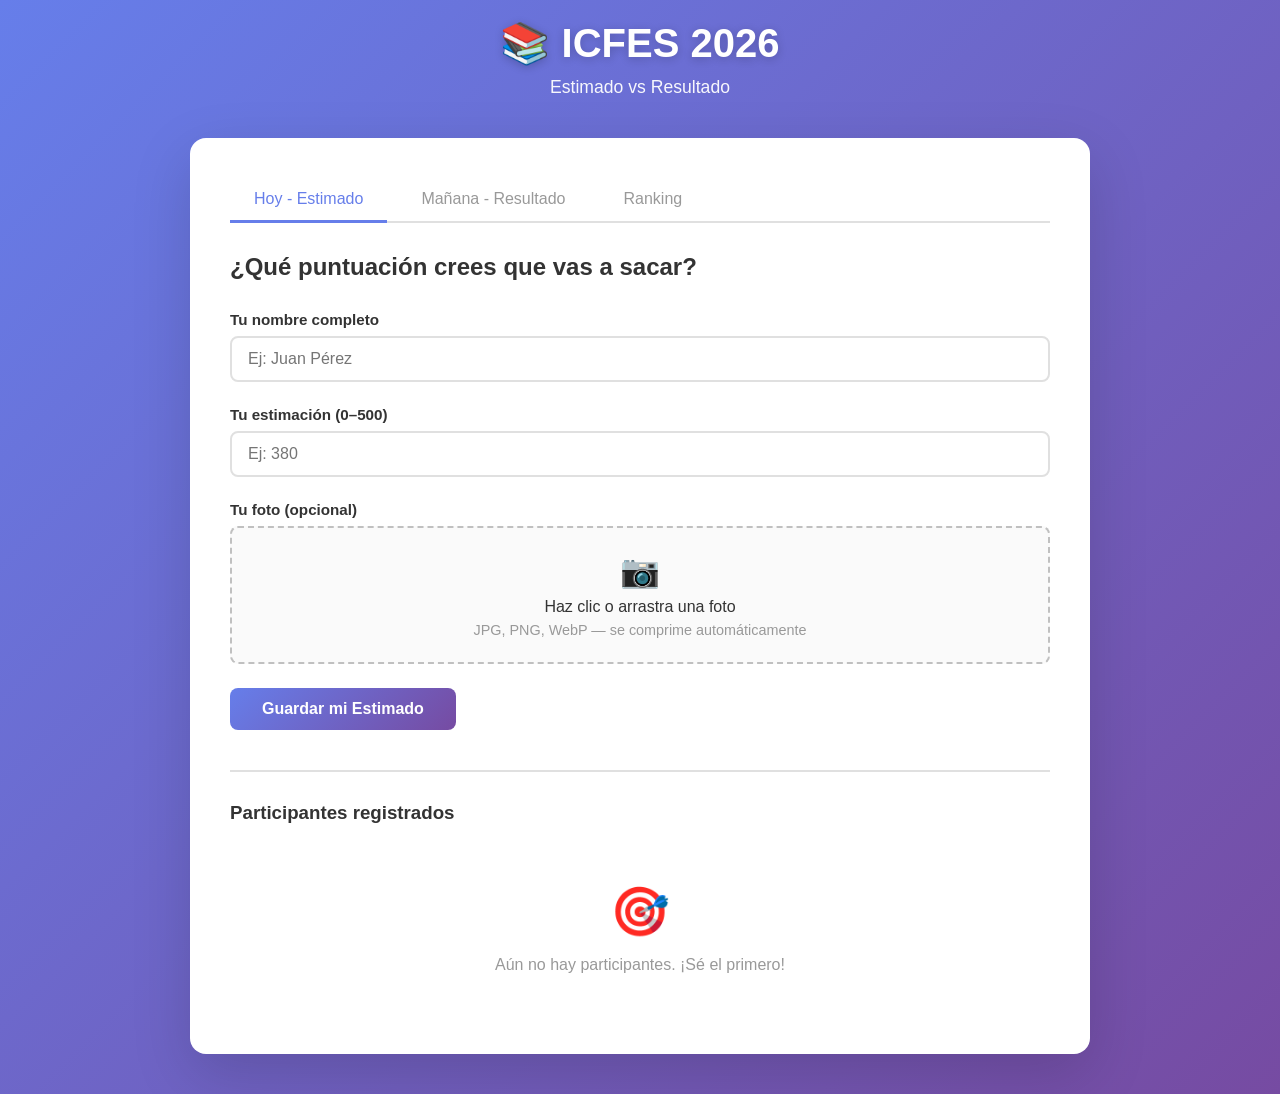
==== index.html @ 3842a69f "iniciando el proyecto y ya  para subirlo completo" ====
<!DOCTYPE html>
<html lang="es">
<head>
    <meta charset="UTF-8">
    <meta name="viewport" content="width=device-width, initial-scale=1.0">
    <title>ICFES 2026 - Estimado vs Resultado</title>
    <link rel="stylesheet" href="styles.css">
</head>
<body>
    <div class="container">
        <div class="header">
            <h1>📚 ICFES 2026</h1>
            <p>Estimado vs Resultado</p>
        </div>

        <div class="card">
            <div class="tabs">
                <button class="tab-btn active" data-tab="hoy">Hoy - Estimado</button>
                <button class="tab-btn" data-tab="resultados">Mañana - Resultado</button>
                <button class="tab-btn" data-tab="ranking">Ranking</button>
            </div>

            <!-- TAB: HOY -->
            <div id="hoy" class="tab-content active">
                <h2 style="margin-bottom:30px;color:#333;">¿Qué puntuación crees que vas a sacar?</h2>

                <div id="hoyMessage"></div>

                <form id="formHoy">
                    <div class="form-group">
                        <label for="nombre">Tu nombre completo</label>
                        <input type="text" id="nombre" placeholder="Ej: Juan Pérez" required>
                    </div>

                    <div class="form-group">
                        <label for="estimado">Tu estimación (0–500)</label>
                        <input type="number" id="estimado" min="0" max="500" placeholder="Ej: 380" required>
                    </div>

                    <div class="form-group">
                        <label>Tu foto (opcional)</label>
                        <div class="image-upload-area" id="uploadArea">
                            <input type="file" id="fotoInput" accept="image/*">
                            <div id="uploadText">
                                <div class="upload-icon">📷</div>
                                <div>Haz clic o arrastra una foto</div>
                                <div class="upload-hint">JPG, PNG, WebP — se comprime automáticamente</div>
                            </div>
                        </div>
                        <div class="image-preview-wrap" id="imagePreviewWrap">
                            <img id="imagePreview" src="" alt="Preview">
                            <div>
                                <div style="font-weight:600;margin-bottom:4px;">Foto lista ✅</div>
                                <button type="button" class="remove-image-btn" id="removeImageBtn">Quitar foto</button>
                            </div>
                        </div>
                    </div>

                    <button type="submit" class="btn btn-primary">Guardar mi Estimado</button>
                </form>

                <div style="margin-top:40px;border-top:2px solid #e0e0e0;padding-top:30px;">
                    <h3 style="margin-bottom:20px;color:#333;">Participantes registrados</h3>
                    <div id="participantesHoy" class="participant-list"></div>
                </div>
            </div>

            <!-- TAB: RESULTADOS -->
            <div id="resultados" class="tab-content">
                <h2 style="margin-bottom:30px;color:#333;">Ingresa tu resultado</h2>

                <div id="resultadosMessage"></div>

                <div class="form-group">
                    <label for="buscarNombre">¿Cuál es tu nombre?</label>
                    <input type="text" id="buscarNombre" placeholder="Ej: Juan Pérez">
                </div>

                <div id="resultadosContainer"></div>
                <div id="comparacionContainer"></div>
            </div>

            <!-- TAB: RANKING -->
            <div id="ranking" class="tab-content">
                <h2 style="margin-bottom:30px;color:#333;">Ranking General</h2>
                <div class="stats-grid" id="statsGrid"></div>
                <div id="rankingContainer"></div>
            </div>
        </div>
    </div>

    <script src="app.js"></script>
</body>
</html>
---- styles.css ----
* {
    margin: 0;
    padding: 0;
    box-sizing: border-box;
}

body {
    font-family: -apple-system, BlinkMacSystemFont, 'Segoe UI', 'Roboto', 'Oxygen', 'Ubuntu', 'Cantarell', sans-serif;
    background: linear-gradient(135deg, #667eea 0%, #764ba2 100%);
    min-height: 100vh;
    padding: 20px;
    color: #333;
}

.container {
    max-width: 900px;
    margin: 0 auto;
}

.header {
    text-align: center;
    color: white;
    margin-bottom: 40px;
}

.header h1 {
    font-size: 2.5em;
    margin-bottom: 10px;
    text-shadow: 0 2px 10px rgba(0,0,0,0.2);
}

.header p {
    font-size: 1.1em;
    opacity: 0.95;
}

.card {
    background: white;
    border-radius: 16px;
    box-shadow: 0 20px 60px rgba(0,0,0,0.15);
    padding: 40px;
    margin-bottom: 20px;
}

/* ── Tabs ── */
.tabs {
    display: flex;
    gap: 10px;
    margin-bottom: 30px;
    border-bottom: 2px solid #e0e0e0;
}

.tab-btn {
    padding: 12px 24px;
    border: none;
    background: none;
    cursor: pointer;
    font-size: 1em;
    font-weight: 500;
    color: #999;
    border-bottom: 3px solid transparent;
    transition: all 0.3s ease;
    margin-bottom: -2px;
}

.tab-btn.active { color: #667eea; border-bottom-color: #667eea; }
.tab-btn:hover  { color: #667eea; }

.tab-content { display: none; }
.tab-content.active {
    display: block;
    animation: fadeIn 0.3s ease;
}

@keyframes fadeIn {
    from { opacity: 0; }
    to   { opacity: 1; }
}

/* ── Forms ── */
.form-group { margin-bottom: 24px; }

label {
    display: block;
    margin-bottom: 8px;
    font-weight: 600;
    color: #333;
    font-size: 0.95em;
}

input[type="text"],
input[type="number"] {
    width: 100%;
    padding: 12px 16px;
    border: 2px solid #e0e0e0;
    border-radius: 8px;
    font-size: 1em;
    transition: all 0.3s ease;
    font-family: inherit;
}

input[type="text"]:focus,
input[type="number"]:focus {
    outline: none;
    border-color: #667eea;
    box-shadow: 0 0 0 3px rgba(102, 126, 234, 0.1);
}

/* ── Image upload ── */
.image-upload-area {
    border: 2px dashed #c0c0c0;
    border-radius: 8px;
    padding: 24px;
    text-align: center;
    cursor: pointer;
    transition: all 0.3s ease;
    position: relative;
    background: #fafafa;
}

.image-upload-area:hover,
.image-upload-area.drag-over {
    border-color: #667eea;
    background: rgba(102, 126, 234, 0.05);
}

.image-upload-area input[type="file"] {
    position: absolute;
    inset: 0;
    opacity: 0;
    cursor: pointer;
    width: 100%;
    height: 100%;
}

.upload-icon { font-size: 2em; margin-bottom: 8px; }
.upload-hint { font-size: 0.9em; color: #999; margin-top: 6px; }

.image-preview-wrap {
    margin-top: 12px;
    display: none;
    align-items: center;
    gap: 12px;
}

.image-preview-wrap.visible { display: flex; }

.image-preview-wrap img {
    width: 72px;
    height: 72px;
    object-fit: cover;
    border-radius: 50%;
    border: 3px solid #667eea;
}

.remove-image-btn {
    background: #e74c3c;
    color: white;
    border: none;
    border-radius: 6px;
    padding: 6px 12px;
    cursor: pointer;
    font-size: 0.85em;
    font-weight: 600;
}

.remove-image-btn:hover { background: #c0392b; }

/* ── Buttons ── */
.btn {
    padding: 12px 32px;
    border: none;
    border-radius: 8px;
    font-size: 1em;
    font-weight: 600;
    cursor: pointer;
    transition: all 0.3s ease;
}

.btn-primary {
    background: linear-gradient(135deg, #667eea 0%, #764ba2 100%);
    color: white;
}

.btn-primary:hover:not(:disabled) {
    transform: translateY(-2px);
    box-shadow: 0 10px 20px rgba(102, 126, 234, 0.3);
}

.btn-primary:disabled { opacity: 0.6; cursor: not-allowed; }

.btn-small { padding: 8px 16px; font-size: 0.9em; }

.btn-success { background: #27ae60; color: white; }
.btn-success:hover:not(:disabled) { background: #229954; }

.btn-danger { background: #e74c3c; color: white; }
.btn-danger:hover { background: #c0392b; }

/* ── Participant list ── */
.participant-list {
    display: flex;
    flex-direction: column;
    gap: 12px;
}

.participant-item {
    background: #f8f9fa;
    padding: 16px;
    border-radius: 8px;
    border-left: 4px solid #667eea;
    display: flex;
    justify-content: space-between;
    align-items: center;
    flex-wrap: wrap;
    gap: 12px;
}

.participant-left {
    display: flex;
    align-items: center;
    gap: 14px;
    flex: 1;
    min-width: 200px;
}

.participant-avatar {
    width: 52px;
    height: 52px;
    border-radius: 50%;
    object-fit: cover;
    border: 3px solid #667eea;
    flex-shrink: 0;
}

.participant-avatar-placeholder {
    width: 52px;
    height: 52px;
    border-radius: 50%;
    background: linear-gradient(135deg, #667eea 0%, #764ba2 100%);
    display: flex;
    align-items: center;
    justify-content: center;
    color: white;
    font-size: 1.3em;
    font-weight: 700;
    flex-shrink: 0;
}

.participant-info { flex: 1; }

.participant-name {
    font-weight: 600;
    color: #333;
    margin-bottom: 4px;
}

.participant-estimado {
    font-size: 0.9em;
    color: #667;
    display: flex;
    gap: 20px;
    flex-wrap: wrap;
}

.participant-resultado { font-size: 0.9em; color: #27ae60; font-weight: 500; }

/* ── Stats ── */
.stats-grid {
    display: grid;
    grid-template-columns: repeat(auto-fit, minmax(150px, 1fr));
    gap: 16px;
    margin-bottom: 30px;
}

.stat-card {
    background: linear-gradient(135deg, #667eea 0%, #764ba2 100%);
    color: white;
    padding: 20px;
    border-radius: 12px;
    text-align: center;
}

.stat-label { font-size: 0.85em; opacity: 0.9; margin-bottom: 8px; }
.stat-value { font-size: 1.8em; font-weight: 700; }

/* ── Tables ── */
.comparison-table {
    width: 100%;
    border-collapse: collapse;
    margin-top: 20px;
}

.comparison-table th {
    background: #f0f0f0;
    padding: 12px;
    text-align: left;
    font-weight: 600;
    border-bottom: 2px solid #e0e0e0;
    color: #333;
}

.comparison-table td {
    padding: 12px;
    border-bottom: 1px solid #e0e0e0;
    color: #666;
}

.comparison-table tr:hover { background: #f8f9fa; }

.ranking-avatar {
    width: 36px;
    height: 36px;
    border-radius: 50%;
    object-fit: cover;
    border: 2px solid #667eea;
    vertical-align: middle;
    margin-right: 8px;
}

.ranking-avatar-placeholder {
    display: inline-flex;
    width: 36px;
    height: 36px;
    border-radius: 50%;
    background: linear-gradient(135deg, #667eea 0%, #764ba2 100%);
    align-items: center;
    justify-content: center;
    color: white;
    font-size: 0.85em;
    font-weight: 700;
    vertical-align: middle;
    margin-right: 8px;
}

.difference {
    font-weight: 600;
    padding: 4px 8px;
    border-radius: 4px;
    display: inline-block;
}

.difference.positive  { background: #d4edda; color: #155724; }
.difference.negative  { background: #f8d7da; color: #721c24; }
.difference.neutral   { background: #e2e3e5; color: #383d41; }

/* ── Messages ── */
.empty-state { text-align: center; padding: 40px 20px; color: #999; }
.empty-state-icon { font-size: 3em; margin-bottom: 16px; }

.success-message {
    background: #d4edda; color: #155724;
    padding: 16px; border-radius: 8px; margin-bottom: 20px;
    border-left: 4px solid #28a745;
}

.warning-message {
    background: #fff3cd; color: #856404;
    padding: 16px; border-radius: 8px; margin-bottom: 20px;
    border-left: 4px solid #ffc107;
}

.error-message {
    background: #f8d7da; color: #721c24;
    padding: 16px; border-radius: 8px; margin-bottom: 20px;
    border-left: 4px solid #dc3545;
}

.info-message {
    background: #e7f3ff; color: #004085;
    padding: 16px; border-radius: 8px; margin-bottom: 20px;
    border-left: 4px solid #0066cc;
}

.resultado-display {
    background: #f0f0f0;
    padding: 16px;
    border-radius: 8px;
    margin-bottom: 16px;
}

.resultado-display strong {
    display: block;
    color: #667eea;
    font-size: 1.2em;
    margin-bottom: 8px;
}

/* ── Responsive ── */
@media (max-width: 600px) {
    .card { padding: 20px; }
    .header h1 { font-size: 1.8em; }
    .participant-item { flex-direction: column; align-items: flex-start; }
    .tabs { flex-wrap: wrap; }
    .comparison-table { font-size: 0.9em; }
    .comparison-table th,
    .comparison-table td { padding: 8px; }
}
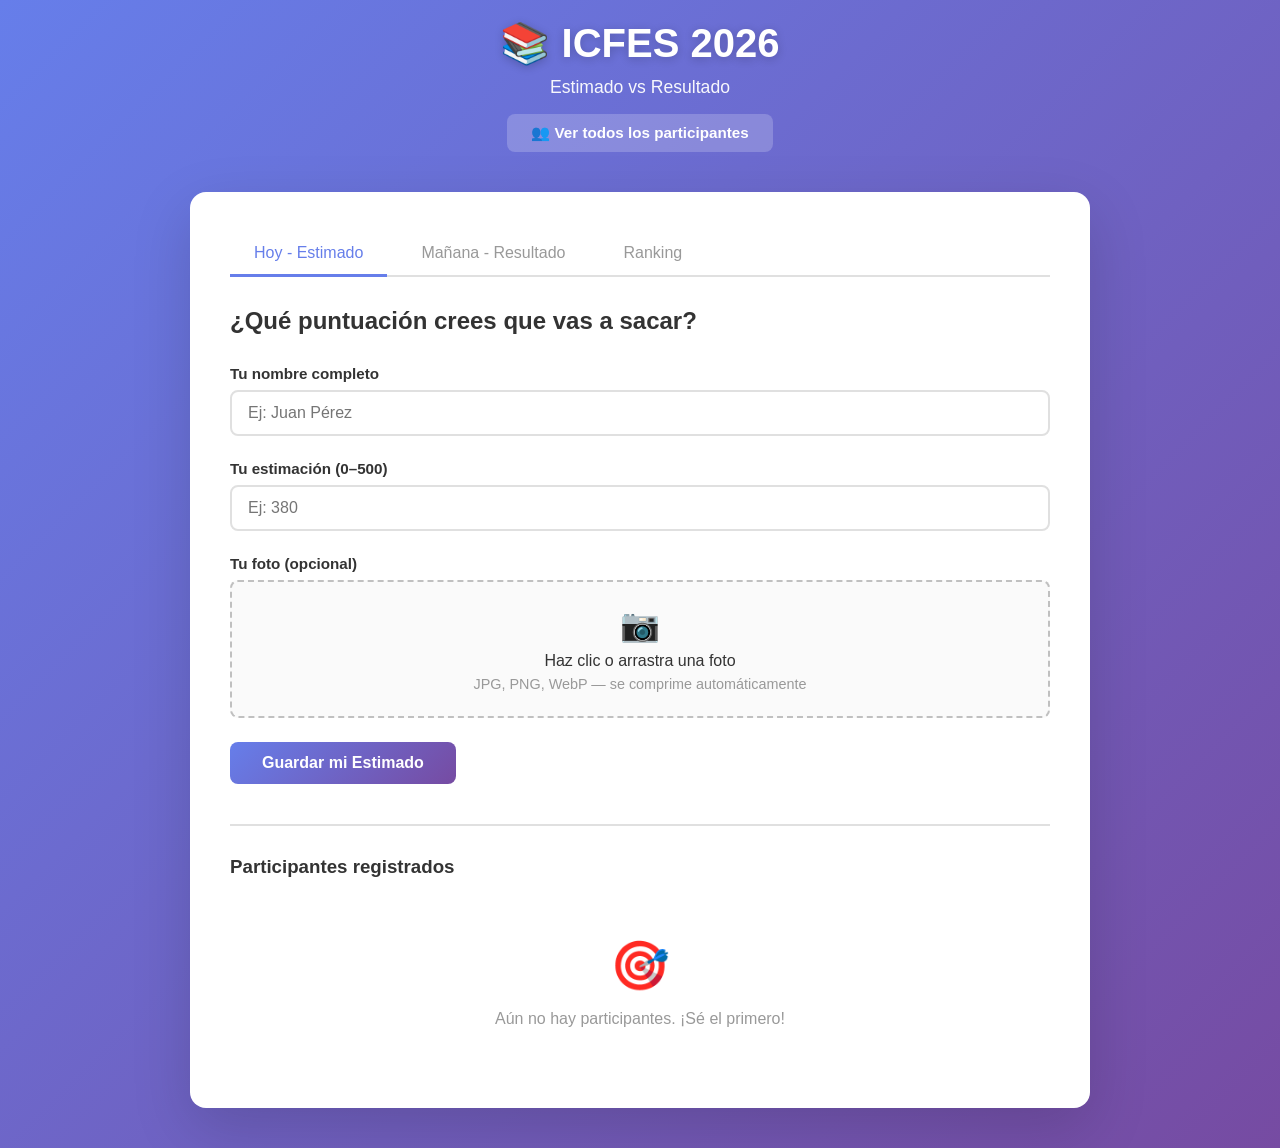
==== commit fdf90817: "Agrega página de participantes con CRUD completo - Nueva vista en participantes.html con grid y list" ====
--- a/index.html
+++ b/index.html
@@ -11,6 +11,7 @@
         <div class="header">
             <h1>📚 ICFES 2026</h1>
             <p>Estimado vs Resultado</p>
+            <a href="participantes.html" style="display:inline-block;margin-top:16px;background:rgba(255,255,255,0.2);color:white;text-decoration:none;padding:10px 24px;border-radius:8px;font-weight:600;font-size:0.95em;transition:background 0.2s;" onmouseover="this.style.background='rgba(255,255,255,0.35)'" onmouseout="this.style.background='rgba(255,255,255,0.2)'">👥 Ver todos los participantes</a>
         </div>
 
         <div class="card">
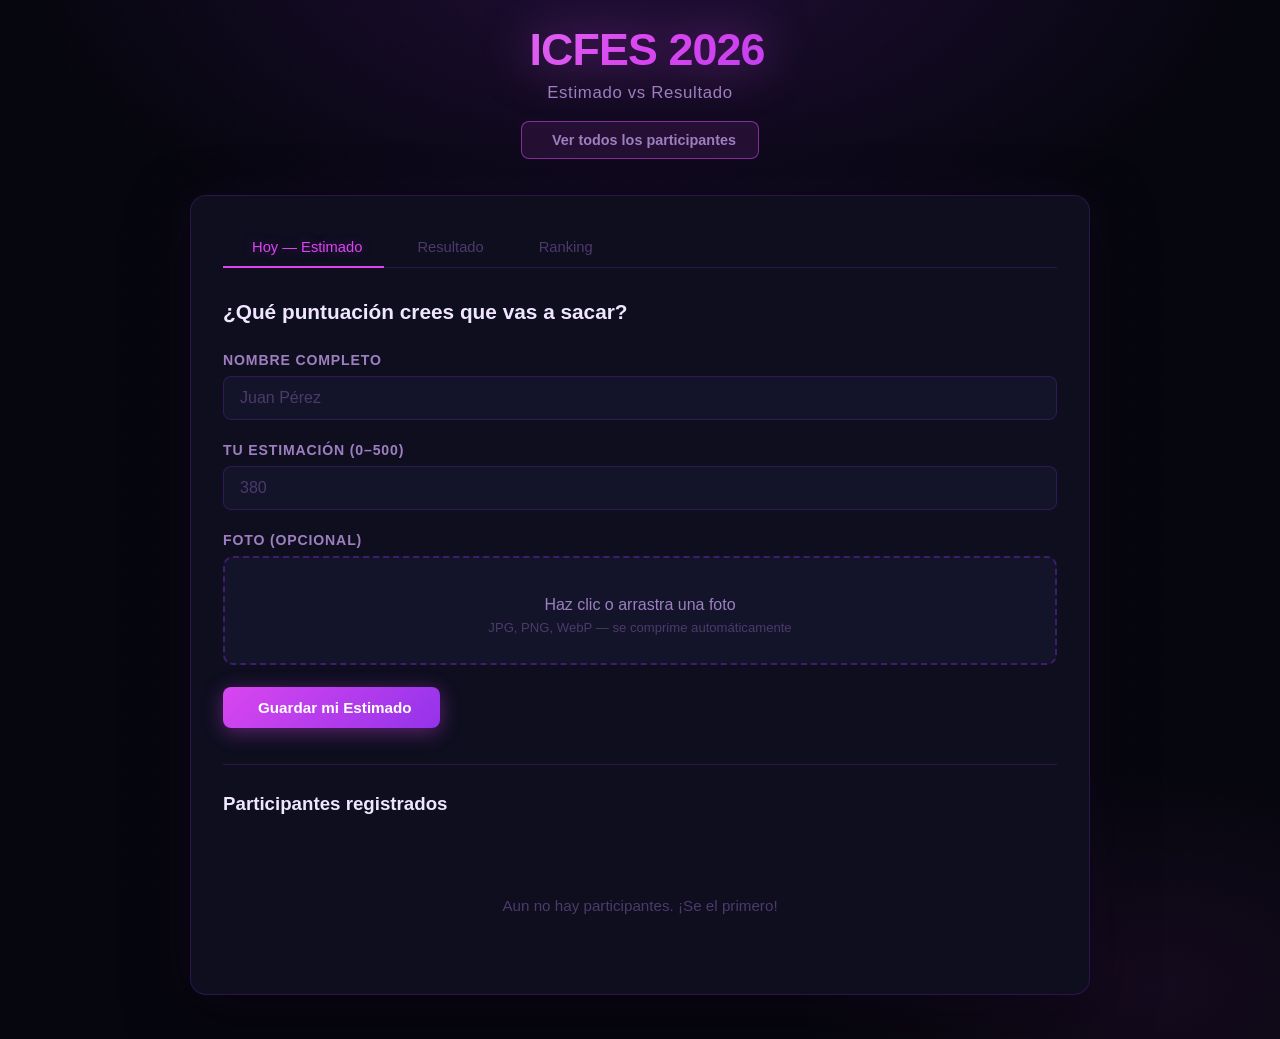
==== commit 8bd0f1aa: "Rediseno completo: tema neon oscuro con iconos Lucide - Paleta oscura con acentos fuchsia y purpura " ====
--- a/index.html
+++ b/index.html
@@ -9,41 +9,55 @@
 <body>
     <div class="container">
         <div class="header">
-            <h1>📚 ICFES 2026</h1>
+            <h1>
+                <i data-lucide="book-open" width="48" height="48"></i>
+                ICFES 2026
+            </h1>
             <p>Estimado vs Resultado</p>
-            <a href="participantes.html" style="display:inline-block;margin-top:16px;background:rgba(255,255,255,0.2);color:white;text-decoration:none;padding:10px 24px;border-radius:8px;font-weight:600;font-size:0.95em;transition:background 0.2s;" onmouseover="this.style.background='rgba(255,255,255,0.35)'" onmouseout="this.style.background='rgba(255,255,255,0.2)'">👥 Ver todos los participantes</a>
+            <a href="participantes.html" class="header-nav-btn">
+                <i data-lucide="users" width="16" height="16"></i>
+                Ver todos los participantes
+            </a>
         </div>
 
         <div class="card">
             <div class="tabs">
-                <button class="tab-btn active" data-tab="hoy">Hoy - Estimado</button>
-                <button class="tab-btn" data-tab="resultados">Mañana - Resultado</button>
-                <button class="tab-btn" data-tab="ranking">Ranking</button>
+                <button class="tab-btn active" data-tab="hoy">
+                    <i data-lucide="calendar" width="15" height="15"></i> Hoy — Estimado
+                </button>
+                <button class="tab-btn" data-tab="resultados">
+                    <i data-lucide="clipboard-check" width="15" height="15"></i> Resultado
+                </button>
+                <button class="tab-btn" data-tab="ranking">
+                    <i data-lucide="trophy" width="15" height="15"></i> Ranking
+                </button>
             </div>
 
             <!-- TAB: HOY -->
             <div id="hoy" class="tab-content active">
-                <h2 style="margin-bottom:30px;color:#333;">¿Qué puntuación crees que vas a sacar?</h2>
+                <h2>¿Qué puntuación crees que vas a sacar?</h2>
 
                 <div id="hoyMessage"></div>
 
                 <form id="formHoy">
                     <div class="form-group">
-                        <label for="nombre">Tu nombre completo</label>
-                        <input type="text" id="nombre" placeholder="Ej: Juan Pérez" required>
+                        <label for="nombre">Nombre completo</label>
+                        <input type="text" id="nombre" placeholder="Juan Pérez" required>
                     </div>
 
                     <div class="form-group">
                         <label for="estimado">Tu estimación (0–500)</label>
-                        <input type="number" id="estimado" min="0" max="500" placeholder="Ej: 380" required>
+                        <input type="number" id="estimado" min="0" max="500" placeholder="380" required>
                     </div>
 
                     <div class="form-group">
-                        <label>Tu foto (opcional)</label>
+                        <label>Foto (opcional)</label>
                         <div class="image-upload-area" id="uploadArea">
                             <input type="file" id="fotoInput" accept="image/*">
                             <div id="uploadText">
-                                <div class="upload-icon">📷</div>
+                                <div class="upload-icon">
+                                    <i data-lucide="camera" width="32" height="32"></i>
+                                </div>
                                 <div>Haz clic o arrastra una foto</div>
                                 <div class="upload-hint">JPG, PNG, WebP — se comprime automáticamente</div>
                             </div>
@@ -51,30 +65,35 @@
                         <div class="image-preview-wrap" id="imagePreviewWrap">
                             <img id="imagePreview" src="" alt="Preview">
                             <div>
-                                <div style="font-weight:600;margin-bottom:4px;">Foto lista ✅</div>
-                                <button type="button" class="remove-image-btn" id="removeImageBtn">Quitar foto</button>
+                                <div class="upload-ready-label">Foto lista</div>
+                                <button type="button" class="remove-image-btn" id="removeImageBtn">
+                                    <i data-lucide="x" width="13" height="13"></i> Quitar
+                                </button>
                             </div>
                         </div>
                     </div>
 
-                    <button type="submit" class="btn btn-primary">Guardar mi Estimado</button>
+                    <button type="submit" class="btn btn-primary">
+                        <i data-lucide="save" width="17" height="17"></i>
+                        Guardar mi Estimado
+                    </button>
                 </form>
 
-                <div style="margin-top:40px;border-top:2px solid #e0e0e0;padding-top:30px;">
-                    <h3 style="margin-bottom:20px;color:#333;">Participantes registrados</h3>
+                <div style="margin-top:36px;border-top:1px solid var(--border);padding-top:28px;">
+                    <h3 style="margin-bottom:18px;">Participantes registrados</h3>
                     <div id="participantesHoy" class="participant-list"></div>
                 </div>
             </div>
 
             <!-- TAB: RESULTADOS -->
             <div id="resultados" class="tab-content">
-                <h2 style="margin-bottom:30px;color:#333;">Ingresa tu resultado</h2>
+                <h2>Ingresa tu resultado</h2>
 
                 <div id="resultadosMessage"></div>
 
                 <div class="form-group">
-                    <label for="buscarNombre">¿Cuál es tu nombre?</label>
-                    <input type="text" id="buscarNombre" placeholder="Ej: Juan Pérez">
+                    <label for="buscarNombre">Tu nombre</label>
+                    <input type="text" id="buscarNombre" placeholder="Juan Pérez">
                 </div>
 
                 <div id="resultadosContainer"></div>
@@ -83,13 +102,14 @@
 
             <!-- TAB: RANKING -->
             <div id="ranking" class="tab-content">
-                <h2 style="margin-bottom:30px;color:#333;">Ranking General</h2>
+                <h2>Ranking General</h2>
                 <div class="stats-grid" id="statsGrid"></div>
                 <div id="rankingContainer"></div>
             </div>
         </div>
     </div>
 
+    <script src="https://unpkg.com/lucide@latest/dist/umd/lucide.min.js"></script>
     <script src="app.js"></script>
 </body>
 </html>
--- a/styles.css
+++ b/styles.css
@@ -1,127 +1,231 @@
-* {
-    margin: 0;
-    padding: 0;
-    box-sizing: border-box;
-}
+:root {
+    --bg:             #06060e;
+    --surface:        #0e0e1f;
+    --surface-2:      #13132a;
+    --surface-3:      #1a1a35;
+    --border:         rgba(147, 51, 234, 0.22);
+    --border-bright:  rgba(217, 70, 239, 0.55);
+
+    --accent:         #d946ef;
+    --accent-dim:     #a21caf;
+    --accent-glow:    rgba(217, 70, 239, 0.38);
+    --purple:         #9333ea;
+    --purple-glow:    rgba(147, 51, 234, 0.38);
+
+    --text:           #f0e6ff;
+    --text-muted:     #9d7fc0;
+    --text-dim:       #4d3a6a;
+
+    --success:        #34d399;
+    --success-bg:     rgba(52, 211, 153, 0.08);
+    --success-border: rgba(52, 211, 153, 0.3);
+
+    --danger:         #f87171;
+    --danger-bg:      rgba(248, 113, 113, 0.08);
+    --danger-border:  rgba(248, 113, 113, 0.3);
+
+    --warning:        #fbbf24;
+    --warning-bg:     rgba(251, 191, 36, 0.07);
+    --warning-border: rgba(251, 191, 36, 0.3);
+
+    --info:           #60a5fa;
+    --info-bg:        rgba(96, 165, 250, 0.07);
+    --info-border:    rgba(96, 165, 250, 0.3);
+
+    --gold:   #fbbf24;
+    --silver: #94a3b8;
+    --bronze: #c2824a;
+}
+
+* { margin: 0; padding: 0; box-sizing: border-box; }
 
 body {
-    font-family: -apple-system, BlinkMacSystemFont, 'Segoe UI', 'Roboto', 'Oxygen', 'Ubuntu', 'Cantarell', sans-serif;
-    background: linear-gradient(135deg, #667eea 0%, #764ba2 100%);
+    font-family: -apple-system, BlinkMacSystemFont, 'Segoe UI', 'Roboto', sans-serif;
+    background: var(--bg);
+    background-image:
+        radial-gradient(ellipse 70% 45% at 50% -5%,  rgba(147, 51, 234, 0.18) 0%, transparent 70%),
+        radial-gradient(ellipse 40% 30% at 90% 95%,  rgba(217, 70, 239, 0.07) 0%, transparent 70%);
     min-height: 100vh;
-    padding: 20px;
-    color: #333;
-}
-
-.container {
-    max-width: 900px;
-    margin: 0 auto;
-}
-
-.header {
-    text-align: center;
-    color: white;
-    margin-bottom: 40px;
-}
+    color: var(--text);
+    padding: 24px 20px;
+}
+
+/* subtle dot grid */
+body::before {
+    content: '';
+    position: fixed;
+    inset: 0;
+    background-image: radial-gradient(rgba(147, 51, 234, 0.04) 1px, transparent 1px);
+    background-size: 28px 28px;
+    pointer-events: none;
+    z-index: 0;
+}
+
+.container { max-width: 900px; margin: 0 auto; position: relative; z-index: 1; }
+
+/* ── Header ─────────────────────────────────────────────────── */
+.header { text-align: center; margin-bottom: 36px; }
 
 .header h1 {
-    font-size: 2.5em;
-    margin-bottom: 10px;
-    text-shadow: 0 2px 10px rgba(0,0,0,0.2);
+    font-size: 2.8em;
+    font-weight: 800;
+    letter-spacing: -0.02em;
+    background: linear-gradient(135deg, #f0abfc 0%, #d946ef 50%, #9333ea 100%);
+    -webkit-background-clip: text;
+    -webkit-text-fill-color: transparent;
+    background-clip: text;
+    filter: drop-shadow(0 0 24px rgba(217, 70, 239, 0.55));
+    display: flex;
+    align-items: center;
+    justify-content: center;
+    gap: 14px;
+    flex-wrap: wrap;
 }
 
 .header p {
-    font-size: 1.1em;
-    opacity: 0.95;
-}
-
+    font-size: 1.05em;
+    color: var(--text-muted);
+    margin-top: 8px;
+    letter-spacing: 0.04em;
+}
+
+.header-nav-btn {
+    display: inline-flex;
+    align-items: center;
+    gap: 8px;
+    margin-top: 18px;
+    background: rgba(217, 70, 239, 0.1);
+    border: 1px solid var(--border-bright);
+    color: var(--text-muted);
+    text-decoration: none;
+    padding: 10px 22px;
+    border-radius: 8px;
+    font-weight: 600;
+    font-size: 0.9em;
+    transition: all 0.25s;
+}
+
+.header-nav-btn:hover {
+    background: rgba(217, 70, 239, 0.2);
+    color: var(--text);
+    box-shadow: 0 0 18px var(--accent-glow);
+}
+
+/* ── Card ───────────────────────────────────────────────────── */
 .card {
-    background: white;
+    background: var(--surface);
+    border: 1px solid var(--border);
     border-radius: 16px;
-    box-shadow: 0 20px 60px rgba(0,0,0,0.15);
-    padding: 40px;
+    box-shadow: 0 0 50px rgba(147, 51, 234, 0.07), 0 20px 60px rgba(0,0,0,0.5);
+    padding: 32px;
     margin-bottom: 20px;
 }
 
-/* ── Tabs ── */
+/* ── Tabs ───────────────────────────────────────────────────── */
 .tabs {
     display: flex;
-    gap: 10px;
-    margin-bottom: 30px;
-    border-bottom: 2px solid #e0e0e0;
+    gap: 4px;
+    margin-bottom: 32px;
+    border-bottom: 1px solid var(--border);
+    flex-wrap: wrap;
 }
 
 .tab-btn {
-    padding: 12px 24px;
+    padding: 11px 22px;
     border: none;
     background: none;
     cursor: pointer;
-    font-size: 1em;
+    font-size: 0.92em;
     font-weight: 500;
-    color: #999;
-    border-bottom: 3px solid transparent;
-    transition: all 0.3s ease;
-    margin-bottom: -2px;
-}
-
-.tab-btn.active { color: #667eea; border-bottom-color: #667eea; }
-.tab-btn:hover  { color: #667eea; }
+    color: var(--text-dim);
+    border-bottom: 2px solid transparent;
+    margin-bottom: -1px;
+    transition: all 0.25s;
+    display: flex;
+    align-items: center;
+    gap: 7px;
+}
+
+.tab-btn:hover { color: var(--text-muted); }
+
+.tab-btn.active {
+    color: var(--accent);
+    border-bottom-color: var(--accent);
+    text-shadow: 0 0 12px var(--accent-glow);
+}
 
 .tab-content { display: none; }
-.tab-content.active {
-    display: block;
-    animation: fadeIn 0.3s ease;
-}
-
-@keyframes fadeIn {
-    from { opacity: 0; }
-    to   { opacity: 1; }
-}
-
-/* ── Forms ── */
-.form-group { margin-bottom: 24px; }
+.tab-content.active { display: block; animation: fadeIn 0.25s ease; }
+
+@keyframes fadeIn { from { opacity: 0; transform: translateY(4px); } to { opacity: 1; transform: none; } }
+
+/* ── Section titles ─────────────────────────────────────────── */
+h2 { color: var(--text); font-size: 1.3em; font-weight: 700; margin-bottom: 28px; }
+h3 { color: var(--text); font-weight: 700; }
+
+.section-h3 { color: var(--text); font-weight: 700; margin-bottom: 16px; }
+
+/* ── Forms ──────────────────────────────────────────────────── */
+.form-group { margin-bottom: 22px; }
 
 label {
     display: block;
     margin-bottom: 8px;
     font-weight: 600;
-    color: #333;
-    font-size: 0.95em;
+    color: var(--text-muted);
+    font-size: 0.88em;
+    text-transform: uppercase;
+    letter-spacing: 0.06em;
 }
 
 input[type="text"],
 input[type="number"] {
     width: 100%;
     padding: 12px 16px;
-    border: 2px solid #e0e0e0;
+    background: var(--surface-2);
+    border: 1px solid var(--border);
     border-radius: 8px;
     font-size: 1em;
-    transition: all 0.3s ease;
+    color: var(--text);
     font-family: inherit;
-}
+    transition: all 0.25s;
+}
+
+input[type="text"]::placeholder,
+input[type="number"]::placeholder { color: var(--text-dim); }
 
 input[type="text"]:focus,
 input[type="number"]:focus {
     outline: none;
-    border-color: #667eea;
-    box-shadow: 0 0 0 3px rgba(102, 126, 234, 0.1);
-}
-
-/* ── Image upload ── */
+    border-color: var(--accent);
+    box-shadow: 0 0 0 3px var(--accent-glow), 0 0 20px rgba(217, 70, 239, 0.15);
+}
+
+input[readonly] {
+    background: var(--surface-3);
+    cursor: default;
+    color: var(--text-muted);
+}
+
+/* ── Image upload ───────────────────────────────────────────── */
 .image-upload-area {
-    border: 2px dashed #c0c0c0;
-    border-radius: 8px;
-    padding: 24px;
+    border: 2px dashed rgba(147, 51, 234, 0.35);
+    border-radius: 10px;
+    padding: 28px 20px;
     text-align: center;
     cursor: pointer;
-    transition: all 0.3s ease;
     position: relative;
-    background: #fafafa;
+    background: var(--surface-2);
+    color: var(--text-muted);
+    transition: all 0.25s;
 }
 
 .image-upload-area:hover,
 .image-upload-area.drag-over {
-    border-color: #667eea;
-    background: rgba(102, 126, 234, 0.05);
+    border-color: var(--accent);
+    background: rgba(217, 70, 239, 0.05);
+    box-shadow: 0 0 24px var(--accent-glow);
+    color: var(--text);
 }
 
 .image-upload-area input[type="file"] {
@@ -133,266 +237,553 @@
     height: 100%;
 }
 
-.upload-icon { font-size: 2em; margin-bottom: 8px; }
-.upload-hint { font-size: 0.9em; color: #999; margin-top: 6px; }
+.upload-icon {
+    display: flex;
+    justify-content: center;
+    margin-bottom: 10px;
+    color: var(--text-dim);
+}
+
+.upload-hint { font-size: 0.82em; color: var(--text-dim); margin-top: 6px; }
 
 .image-preview-wrap {
-    margin-top: 12px;
+    margin-top: 14px;
     display: none;
     align-items: center;
-    gap: 12px;
+    gap: 14px;
 }
 
 .image-preview-wrap.visible { display: flex; }
 
 .image-preview-wrap img {
-    width: 72px;
-    height: 72px;
+    width: 68px;
+    height: 68px;
     object-fit: cover;
     border-radius: 50%;
-    border: 3px solid #667eea;
-}
+    border: 3px solid var(--accent);
+    box-shadow: 0 0 16px var(--accent-glow);
+    flex-shrink: 0;
+}
+
+.upload-ready-label { font-weight: 600; color: var(--success); margin-bottom: 6px; font-size: 0.9em; }
 
 .remove-image-btn {
-    background: #e74c3c;
-    color: white;
-    border: none;
+    background: var(--danger-bg);
+    border: 1px solid var(--danger-border);
+    color: var(--danger);
     border-radius: 6px;
     padding: 6px 12px;
     cursor: pointer;
-    font-size: 0.85em;
+    font-size: 0.82em;
     font-weight: 600;
-}
-
-.remove-image-btn:hover { background: #c0392b; }
-
-/* ── Buttons ── */
+    display: flex;
+    align-items: center;
+    gap: 5px;
+    transition: all 0.2s;
+}
+
+.remove-image-btn:hover { background: rgba(248, 113, 113, 0.18); }
+
+/* ── Buttons ────────────────────────────────────────────────── */
 .btn {
-    padding: 12px 32px;
+    display: inline-flex;
+    align-items: center;
+    gap: 7px;
+    padding: 12px 28px;
     border: none;
     border-radius: 8px;
-    font-size: 1em;
+    font-size: 0.95em;
     font-weight: 600;
     cursor: pointer;
-    transition: all 0.3s ease;
+    transition: all 0.25s;
+    font-family: inherit;
 }
 
 .btn-primary {
-    background: linear-gradient(135deg, #667eea 0%, #764ba2 100%);
+    background: linear-gradient(135deg, var(--accent) 0%, var(--purple) 100%);
     color: white;
+    box-shadow: 0 4px 20px var(--accent-glow);
 }
 
 .btn-primary:hover:not(:disabled) {
+    box-shadow: 0 8px 32px var(--accent-glow), 0 0 60px rgba(217, 70, 239, 0.15);
     transform: translateY(-2px);
-    box-shadow: 0 10px 20px rgba(102, 126, 234, 0.3);
-}
-
-.btn-primary:disabled { opacity: 0.6; cursor: not-allowed; }
-
-.btn-small { padding: 8px 16px; font-size: 0.9em; }
-
-.btn-success { background: #27ae60; color: white; }
-.btn-success:hover:not(:disabled) { background: #229954; }
-
-.btn-danger { background: #e74c3c; color: white; }
-.btn-danger:hover { background: #c0392b; }
-
-/* ── Participant list ── */
-.participant-list {
-    display: flex;
-    flex-direction: column;
-    gap: 12px;
-}
+}
+
+.btn-primary:disabled { opacity: 0.45; cursor: not-allowed; }
+
+.btn-small { padding: 8px 14px; font-size: 0.85em; }
+
+.btn-success {
+    background: var(--success-bg);
+    border: 1px solid var(--success-border);
+    color: var(--success);
+}
+
+.btn-success:hover:not(:disabled) { background: rgba(52, 211, 153, 0.15); box-shadow: 0 0 16px rgba(52, 211, 153, 0.2); }
+
+.btn-danger {
+    background: var(--danger-bg);
+    border: 1px solid var(--danger-border);
+    color: var(--danger);
+}
+
+.btn-danger:hover { background: rgba(248, 113, 113, 0.15); box-shadow: 0 0 16px rgba(248, 113, 113, 0.2); }
+
+.btn-ghost {
+    background: var(--surface-2);
+    border: 1px solid var(--border);
+    color: var(--text-muted);
+}
+
+.btn-ghost:hover { border-color: var(--border-bright); color: var(--text); }
+
+/* ── Participant list (tab Hoy) ──────────────────────────────── */
+.participant-list { display: flex; flex-direction: column; gap: 10px; }
 
 .participant-item {
-    background: #f8f9fa;
-    padding: 16px;
-    border-radius: 8px;
-    border-left: 4px solid #667eea;
+    background: var(--surface-2);
+    border: 1px solid var(--border);
+    border-left: 3px solid var(--accent);
+    border-radius: 10px;
+    padding: 14px 16px;
     display: flex;
     justify-content: space-between;
     align-items: center;
     flex-wrap: wrap;
     gap: 12px;
-}
-
-.participant-left {
-    display: flex;
-    align-items: center;
+    transition: all 0.2s;
+}
+
+.participant-item:hover { border-color: var(--border-bright); box-shadow: 0 0 20px rgba(217,70,239,0.07); }
+
+.participant-left { display: flex; align-items: center; gap: 12px; flex: 1; min-width: 200px; }
+
+.participant-avatar {
+    width: 48px; height: 48px;
+    border-radius: 50%;
+    object-fit: cover;
+    border: 2px solid var(--accent);
+    box-shadow: 0 0 12px var(--accent-glow);
+    flex-shrink: 0;
+}
+
+.participant-avatar-placeholder {
+    width: 48px; height: 48px;
+    border-radius: 50%;
+    background: linear-gradient(135deg, var(--accent) 0%, var(--purple) 100%);
+    display: flex; align-items: center; justify-content: center;
+    color: white; font-weight: 700; font-size: 1em;
+    box-shadow: 0 0 12px var(--accent-glow);
+    flex-shrink: 0;
+}
+
+.participant-name { font-weight: 600; color: var(--text); margin-bottom: 4px; }
+
+.participant-estimado {
+    display: flex;
+    flex-wrap: wrap;
     gap: 14px;
+    font-size: 0.85em;
+    color: var(--text-muted);
+    align-items: center;
+}
+
+.score-item { display: flex; align-items: center; gap: 5px; }
+.result-ok  { color: var(--success); }
+
+/* ── Result block (tab Resultados) ──────────────────────────── */
+.result-block {
+    background: var(--surface-2);
+    border: 1px solid var(--border);
+    border-radius: 10px;
+    padding: 20px;
+    margin-bottom: 18px;
+}
+
+.flex-avatar-row { display: flex; align-items: center; gap: 12px; margin-bottom: 16px; }
+
+.resultado-display {
+    background: var(--surface-3);
+    border: 1px solid var(--border);
+    border-radius: 8px;
+    padding: 14px 16px;
+    margin-bottom: 14px;
+}
+
+.resultado-display strong {
+    display: block;
+    color: var(--accent);
+    font-size: 1.15em;
+    margin-bottom: 4px;
+}
+
+/* ── Stats grid ─────────────────────────────────────────────── */
+.stats-grid {
+    display: grid;
+    grid-template-columns: repeat(auto-fit, minmax(140px, 1fr));
+    gap: 14px;
+    margin-bottom: 28px;
+}
+
+.stat-card {
+    background: var(--surface-2);
+    border: 1px solid var(--border);
+    border-radius: 12px;
+    padding: 20px 16px;
+    text-align: center;
+    position: relative;
+    overflow: hidden;
+    transition: border-color 0.2s;
+}
+
+.stat-card::before {
+    content: '';
+    position: absolute;
+    inset: 0;
+    background: linear-gradient(135deg, rgba(217,70,239,0.04) 0%, rgba(147,51,234,0.04) 100%);
+}
+
+.stat-card:hover { border-color: var(--border-bright); }
+
+.stat-label { font-size: 0.78em; color: var(--text-muted); margin-bottom: 8px; text-transform: uppercase; letter-spacing: 0.06em; position: relative; }
+
+.stat-value {
+    font-size: 2em;
+    font-weight: 800;
+    color: var(--accent);
+    text-shadow: 0 0 20px var(--accent-glow);
+    position: relative;
+}
+
+/* ── Tables ─────────────────────────────────────────────────── */
+.comparison-table { width: 100%; border-collapse: collapse; margin-top: 16px; }
+
+.comparison-table th {
+    background: var(--surface-2);
+    padding: 11px 14px;
+    text-align: left;
+    font-size: 0.78em;
+    font-weight: 700;
+    text-transform: uppercase;
+    letter-spacing: 0.07em;
+    color: var(--text-muted);
+    border-bottom: 1px solid var(--border-bright);
+}
+
+.comparison-table td {
+    padding: 12px 14px;
+    border-bottom: 1px solid var(--border);
+    color: var(--text);
+    font-size: 0.95em;
+}
+
+.comparison-table tr:hover td { background: rgba(217, 70, 239, 0.04); }
+
+.table-avatar-cell { display: flex; align-items: center; gap: 10px; }
+
+.ranking-avatar {
+    width: 34px; height: 34px;
+    border-radius: 50%;
+    object-fit: cover;
+    border: 2px solid var(--accent);
+    flex-shrink: 0;
+    display: inline-block;
+    vertical-align: middle;
+}
+
+.ranking-avatar-placeholder {
+    display: inline-flex;
+    width: 34px; height: 34px;
+    border-radius: 50%;
+    background: linear-gradient(135deg, var(--accent) 0%, var(--purple) 100%);
+    align-items: center; justify-content: center;
+    color: white; font-size: 0.78em; font-weight: 700;
+    flex-shrink: 0;
+    vertical-align: middle;
+}
+
+/* ── Rank badges ────────────────────────────────────────────── */
+.rank-badge {
+    display: inline-flex;
+    width: 30px; height: 30px;
+    border-radius: 50%;
+    align-items: center; justify-content: center;
+    font-weight: 800; font-size: 0.82em;
+    background: var(--surface-3);
+    color: var(--text-dim);
+    flex-shrink: 0;
+}
+
+.rank-badge.rank-1 { background: linear-gradient(135deg, #fbbf24, #f59e0b); color: #1a0e00; box-shadow: 0 0 16px rgba(251,191,36,0.5); }
+.rank-badge.rank-2 { background: linear-gradient(135deg, #94a3b8, #64748b); color: #0a0a12; }
+.rank-badge.rank-3 { background: linear-gradient(135deg, #c2824a, #9c6037); color: #0a0a12; }
+
+/* ── Difference badges ──────────────────────────────────────── */
+.difference {
+    font-weight: 700;
+    padding: 3px 9px;
+    border-radius: 20px;
+    font-size: 0.85em;
+    display: inline-block;
+}
+
+.difference.positive { background: rgba(52,211,153,0.12); color: var(--success); border: 1px solid var(--success-border); }
+.difference.negative { background: rgba(248,113,113,0.12); color: var(--danger);  border: 1px solid var(--danger-border); }
+.difference.neutral  { background: rgba(147,51,234,0.1);   color: var(--text-muted); border: 1px solid var(--border); }
+
+/* ── Messages ───────────────────────────────────────────────── */
+.empty-state { text-align: center; padding: 48px 20px; color: var(--text-dim); }
+.empty-state-icon { display: flex; justify-content: center; margin-bottom: 16px; color: var(--text-dim); }
+.empty-state p { font-size: 0.95em; }
+
+.success-message { background: var(--success-bg); color: var(--success); padding: 14px 16px; border-radius: 8px; margin-bottom: 18px; border: 1px solid var(--success-border); display: flex; align-items: center; gap: 9px; font-size: 0.92em; font-weight: 500; }
+.warning-message { background: var(--warning-bg); color: var(--warning); padding: 14px 16px; border-radius: 8px; margin-bottom: 18px; border: 1px solid var(--warning-border); display: flex; align-items: center; gap: 9px; font-size: 0.92em; font-weight: 500; }
+.error-message   { background: var(--danger-bg);  color: var(--danger);  padding: 14px 16px; border-radius: 8px; margin-bottom: 18px; border: 1px solid var(--danger-border);  display: flex; align-items: center; gap: 9px; font-size: 0.92em; font-weight: 500; }
+.info-message    { background: var(--info-bg);    color: var(--info);    padding: 14px 16px; border-radius: 8px; margin-bottom: 18px; border: 1px solid var(--info-border);    display: flex; align-items: center; gap: 9px; font-size: 0.92em; font-weight: 500; }
+
+/* ── Icons ──────────────────────────────────────────────────── */
+.icon { vertical-align: middle; flex-shrink: 0; }
+
+/* ── Participantes page ─────────────────────────────────────── */
+.page-header {
+    display: flex;
+    align-items: center;
+    justify-content: space-between;
+    margin-bottom: 28px;
+    flex-wrap: wrap;
+    gap: 14px;
+}
+
+.back-btn {
+    display: inline-flex;
+    align-items: center;
+    gap: 8px;
+    color: var(--text-muted);
+    text-decoration: none;
+    font-weight: 600;
+    font-size: 0.88em;
+    background: rgba(217,70,239,0.08);
+    border: 1px solid var(--border);
+    padding: 9px 16px;
+    border-radius: 8px;
+    transition: all 0.22s;
+}
+
+.back-btn:hover { background: rgba(217,70,239,0.16); border-color: var(--border-bright); color: var(--text); }
+
+.page-title {
+    color: var(--text);
+    font-size: 1.5em;
+    font-weight: 700;
+    letter-spacing: -0.01em;
+}
+
+.summary-bar { display: flex; gap: 10px; flex-wrap: wrap; margin-bottom: 28px; }
+
+.summary-pill {
+    display: inline-flex;
+    align-items: center;
+    gap: 6px;
+    background: rgba(147, 51, 234, 0.1);
+    border: 1px solid var(--border);
+    color: var(--text-muted);
+    padding: 6px 14px;
+    border-radius: 20px;
+    font-size: 0.84em;
+    font-weight: 500;
+}
+
+.toolbar {
+    display: flex;
+    align-items: center;
+    justify-content: space-between;
+    flex-wrap: wrap;
+    gap: 12px;
+    margin-bottom: 22px;
+}
+
+.search-input {
     flex: 1;
     min-width: 200px;
-}
-
-.participant-avatar {
-    width: 52px;
-    height: 52px;
+    max-width: 340px;
+    padding: 10px 14px;
+    background: var(--surface-2);
+    border: 1px solid var(--border);
+    border-radius: 8px;
+    font-size: 0.93em;
+    font-family: inherit;
+    color: var(--text);
+    transition: all 0.22s;
+}
+
+.search-input::placeholder { color: var(--text-dim); }
+.search-input:focus { outline: none; border-color: var(--accent); box-shadow: 0 0 0 2px var(--accent-glow); }
+
+.view-toggle {
+    display: flex;
+    gap: 3px;
+    background: var(--surface-2);
+    border: 1px solid var(--border);
+    border-radius: 8px;
+    padding: 4px;
+}
+
+.view-btn {
+    padding: 6px 13px;
+    border: none;
+    background: none;
+    border-radius: 5px;
+    cursor: pointer;
+    font-size: 1em;
+    color: var(--text-dim);
+    transition: all 0.2s;
+    display: flex;
+    align-items: center;
+}
+
+.view-btn.active { background: var(--surface-3); color: var(--accent); box-shadow: 0 0 10px var(--accent-glow); }
+
+/* ── Participant cards (grid) ────────────────────────────────── */
+.participants-grid { display: grid; grid-template-columns: repeat(auto-fill, minmax(230px, 1fr)); gap: 18px; }
+
+.p-card {
+    background: var(--surface);
+    border: 1px solid var(--border);
+    border-radius: 14px;
+    overflow: hidden;
+    transition: transform 0.2s, box-shadow 0.2s, border-color 0.2s;
+}
+
+.p-card:hover { transform: translateY(-4px); box-shadow: 0 14px 40px rgba(217,70,239,0.18); border-color: var(--border-bright); }
+
+.p-card-header {
+    background: linear-gradient(160deg, #1c0940 0%, #0f0f1e 100%);
+    border-bottom: 1px solid var(--border);
+    padding: 28px 20px 18px;
+    text-align: center;
+}
+
+.p-card-avatar {
+    width: 76px; height: 76px;
     border-radius: 50%;
     object-fit: cover;
-    border: 3px solid #667eea;
-    flex-shrink: 0;
-}
-
-.participant-avatar-placeholder {
-    width: 52px;
-    height: 52px;
+    border: 3px solid var(--accent);
+    box-shadow: 0 0 20px var(--accent-glow);
+    display: block; margin: 0 auto 12px;
+}
+
+.p-card-avatar-placeholder {
+    width: 76px; height: 76px;
     border-radius: 50%;
-    background: linear-gradient(135deg, #667eea 0%, #764ba2 100%);
-    display: flex;
+    background: linear-gradient(135deg, var(--accent) 0%, var(--purple) 100%);
+    display: flex; align-items: center; justify-content: center;
+    font-size: 1.7em; font-weight: 700; color: white;
+    margin: 0 auto 12px;
+    box-shadow: 0 0 20px var(--accent-glow);
+    border: 3px solid rgba(217,70,239,0.4);
+}
+
+.p-card-name { color: var(--text); font-weight: 700; font-size: 1em; margin-bottom: 4px; word-break: break-word; }
+.p-card-date { color: var(--text-dim); font-size: 0.78em; }
+
+.p-card-body { padding: 18px; }
+
+.p-score-row { display: flex; justify-content: space-between; align-items: center; margin-bottom: 8px; }
+.p-score-label { font-size: 0.8em; color: var(--text-muted); }
+.p-score-value { font-weight: 700; color: var(--text); font-size: 0.97em; }
+.p-no-result { text-align: center; color: var(--text-dim); font-size: 0.82em; padding: 8px 0; font-style: italic; }
+
+.p-card-actions { display: flex; gap: 8px; margin-top: 14px; border-top: 1px solid var(--border); padding-top: 14px; }
+.p-card-actions .btn { flex: 1; padding: 8px 10px; font-size: 0.82em; justify-content: center; }
+
+/* ── Participant rows (list) ─────────────────────────────────── */
+.participants-list-view { display: flex; flex-direction: column; gap: 10px; }
+
+.p-row {
+    background: var(--surface);
+    border: 1px solid var(--border);
+    border-radius: 12px;
+    padding: 14px 18px;
+    display: flex;
+    align-items: center;
+    gap: 14px;
+    flex-wrap: wrap;
+    transition: border-color 0.2s, box-shadow 0.2s;
+}
+
+.p-row:hover { border-color: var(--border-bright); box-shadow: 0 0 20px rgba(217,70,239,0.1); }
+
+.p-row-avatar { width: 48px; height: 48px; border-radius: 50%; object-fit: cover; border: 2px solid var(--accent); flex-shrink: 0; }
+.p-row-avatar-placeholder {
+    width: 48px; height: 48px; border-radius: 50%;
+    background: linear-gradient(135deg, var(--accent) 0%, var(--purple) 100%);
+    display: flex; align-items: center; justify-content: center;
+    color: white; font-weight: 700; font-size: 0.97em; flex-shrink: 0;
+}
+
+.p-row-info { flex: 1; min-width: 130px; }
+.p-row-name { font-weight: 700; color: var(--text); margin-bottom: 2px; }
+.p-row-sub { font-size: 0.8em; color: var(--text-dim); }
+
+.p-row-scores { display: flex; gap: 22px; flex-wrap: wrap; }
+.p-row-score { text-align: center; }
+.p-row-score-label { font-size: 0.73em; color: var(--text-dim); text-transform: uppercase; letter-spacing: 0.05em; }
+.p-row-score-value { font-weight: 700; color: var(--text); font-size: 1em; margin-top: 2px; }
+
+.p-row-actions { display: flex; gap: 8px; flex-shrink: 0; }
+
+/* ── Empty states (participantes) ───────────────────────────── */
+.empty-grid { grid-column: 1 / -1; text-align: center; padding: 60px 20px; color: var(--text-dim); }
+.empty-grid-icon { display: flex; justify-content: center; margin-bottom: 16px; }
+
+/* ── Modal ──────────────────────────────────────────────────── */
+.modal-overlay {
+    display: none;
+    position: fixed;
+    inset: 0;
+    background: rgba(0,0,0,0.72);
+    backdrop-filter: blur(4px);
+    z-index: 1000;
     align-items: center;
     justify-content: center;
-    color: white;
-    font-size: 1.3em;
-    font-weight: 700;
-    flex-shrink: 0;
-}
-
-.participant-info { flex: 1; }
-
-.participant-name {
-    font-weight: 600;
-    color: #333;
-    margin-bottom: 4px;
-}
-
-.participant-estimado {
-    font-size: 0.9em;
-    color: #667;
-    display: flex;
-    gap: 20px;
-    flex-wrap: wrap;
-}
-
-.participant-resultado { font-size: 0.9em; color: #27ae60; font-weight: 500; }
-
-/* ── Stats ── */
-.stats-grid {
-    display: grid;
-    grid-template-columns: repeat(auto-fit, minmax(150px, 1fr));
-    gap: 16px;
-    margin-bottom: 30px;
-}
-
-.stat-card {
-    background: linear-gradient(135deg, #667eea 0%, #764ba2 100%);
-    color: white;
     padding: 20px;
-    border-radius: 12px;
-    text-align: center;
-}
-
-.stat-label { font-size: 0.85em; opacity: 0.9; margin-bottom: 8px; }
-.stat-value { font-size: 1.8em; font-weight: 700; }
-
-/* ── Tables ── */
-.comparison-table {
+}
+
+.modal-overlay.open { display: flex; }
+
+.modal {
+    background: var(--surface);
+    border: 1px solid var(--border-bright);
+    border-radius: 16px;
+    padding: 32px;
+    max-width: 440px;
     width: 100%;
-    border-collapse: collapse;
-    margin-top: 20px;
-}
-
-.comparison-table th {
-    background: #f0f0f0;
-    padding: 12px;
-    text-align: left;
-    font-weight: 600;
-    border-bottom: 2px solid #e0e0e0;
-    color: #333;
-}
-
-.comparison-table td {
-    padding: 12px;
-    border-bottom: 1px solid #e0e0e0;
-    color: #666;
-}
-
-.comparison-table tr:hover { background: #f8f9fa; }
-
-.ranking-avatar {
-    width: 36px;
-    height: 36px;
-    border-radius: 50%;
-    object-fit: cover;
-    border: 2px solid #667eea;
-    vertical-align: middle;
-    margin-right: 8px;
-}
-
-.ranking-avatar-placeholder {
-    display: inline-flex;
-    width: 36px;
-    height: 36px;
-    border-radius: 50%;
-    background: linear-gradient(135deg, #667eea 0%, #764ba2 100%);
-    align-items: center;
-    justify-content: center;
-    color: white;
-    font-size: 0.85em;
-    font-weight: 700;
-    vertical-align: middle;
-    margin-right: 8px;
-}
-
-.difference {
-    font-weight: 600;
-    padding: 4px 8px;
-    border-radius: 4px;
-    display: inline-block;
-}
-
-.difference.positive  { background: #d4edda; color: #155724; }
-.difference.negative  { background: #f8d7da; color: #721c24; }
-.difference.neutral   { background: #e2e3e5; color: #383d41; }
-
-/* ── Messages ── */
-.empty-state { text-align: center; padding: 40px 20px; color: #999; }
-.empty-state-icon { font-size: 3em; margin-bottom: 16px; }
-
-.success-message {
-    background: #d4edda; color: #155724;
-    padding: 16px; border-radius: 8px; margin-bottom: 20px;
-    border-left: 4px solid #28a745;
-}
-
-.warning-message {
-    background: #fff3cd; color: #856404;
-    padding: 16px; border-radius: 8px; margin-bottom: 20px;
-    border-left: 4px solid #ffc107;
-}
-
-.error-message {
-    background: #f8d7da; color: #721c24;
-    padding: 16px; border-radius: 8px; margin-bottom: 20px;
-    border-left: 4px solid #dc3545;
-}
-
-.info-message {
-    background: #e7f3ff; color: #004085;
-    padding: 16px; border-radius: 8px; margin-bottom: 20px;
-    border-left: 4px solid #0066cc;
-}
-
-.resultado-display {
-    background: #f0f0f0;
-    padding: 16px;
-    border-radius: 8px;
-    margin-bottom: 16px;
-}
-
-.resultado-display strong {
-    display: block;
-    color: #667eea;
-    font-size: 1.2em;
-    margin-bottom: 8px;
-}
-
-/* ── Responsive ── */
+    box-shadow: 0 0 60px rgba(217,70,239,0.2), 0 20px 60px rgba(0,0,0,0.6);
+    animation: slideUp 0.22s ease;
+}
+
+@keyframes slideUp { from { transform: translateY(24px); opacity: 0; } to { transform: none; opacity: 1; } }
+
+.modal-title { font-size: 1.15em; font-weight: 700; color: var(--text); margin-bottom: 22px; }
+.modal-actions { display: flex; gap: 10px; margin-top: 22px; justify-content: flex-end; }
+
+.modal p { color: var(--text-muted); font-size: 0.95em; }
+
+/* ── Responsive ─────────────────────────────────────────────── */
 @media (max-width: 600px) {
-    .card { padding: 20px; }
-    .header h1 { font-size: 1.8em; }
+    body { padding: 16px 14px; }
+    .card { padding: 20px 16px; }
+    .header h1 { font-size: 2em; }
     .participant-item { flex-direction: column; align-items: flex-start; }
     .tabs { flex-wrap: wrap; }
-    .comparison-table { font-size: 0.9em; }
-    .comparison-table th,
-    .comparison-table td { padding: 8px; }
-}
+    .comparison-table { font-size: 0.87em; }
+    .comparison-table th, .comparison-table td { padding: 9px; }
+    .participants-grid { grid-template-columns: 1fr 1fr; }
+    .p-row-scores { gap: 14px; }
+    .page-title { font-size: 1.2em; }
+}
+
+@media (max-width: 420px) {
+    .participants-grid { grid-template-columns: 1fr; }
+}
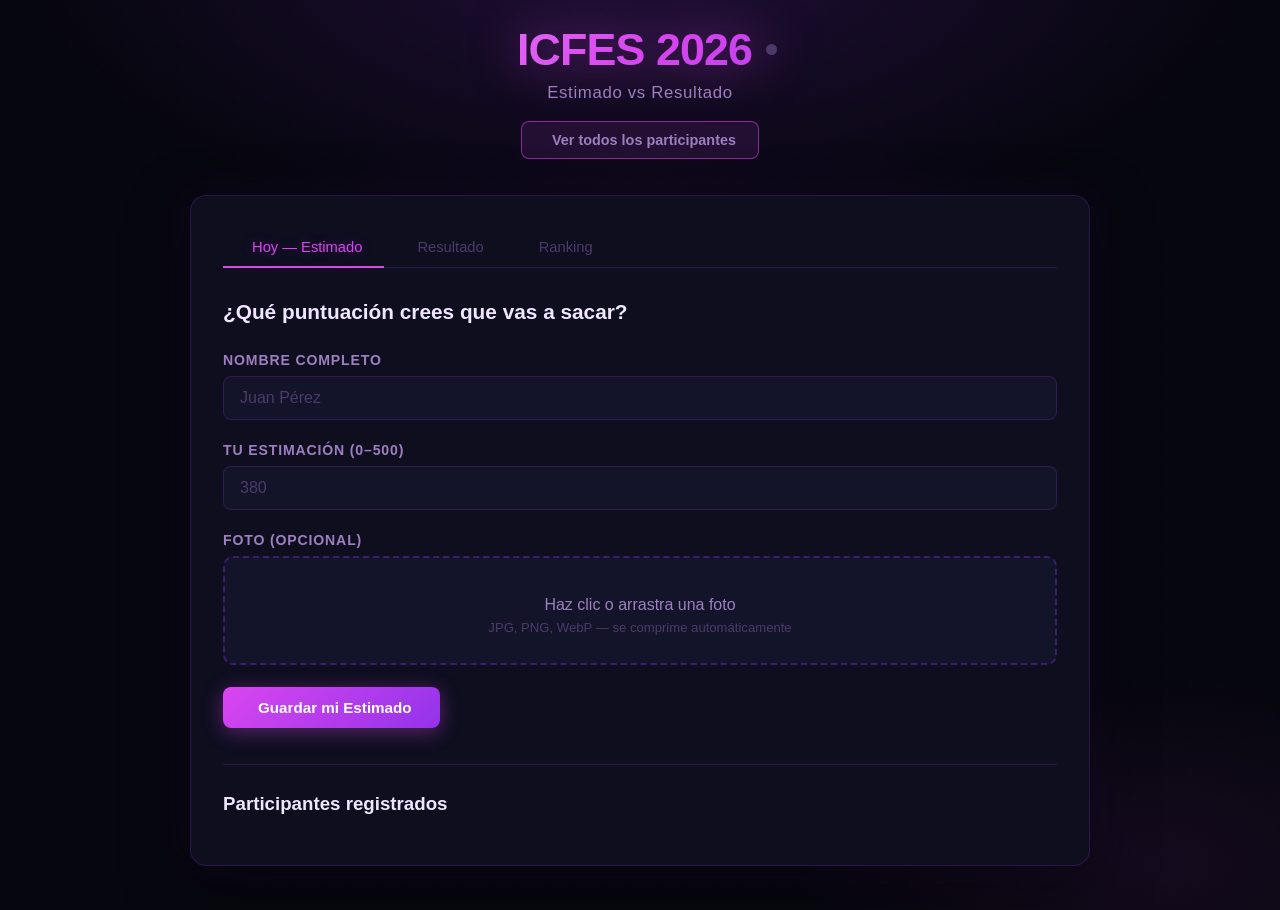
==== commit 794effcf: "Migra a Firebase Realtime Database para sincronizacion en tiempo real - Reemplaza localStorage con F" ====
--- a/index.html
+++ b/index.html
@@ -12,6 +12,7 @@
             <h1>
                 <i data-lucide="book-open" width="48" height="48"></i>
                 ICFES 2026
+                <span id="connectionDot" title="Conectando..." style="width:11px;height:11px;border-radius:50%;background:var(--text-dim);display:inline-block;flex-shrink:0;transition:all 0.4s;"></span>
             </h1>
             <p>Estimado vs Resultado</p>
             <a href="participantes.html" class="header-nav-btn">
@@ -109,7 +110,10 @@
         </div>
     </div>
 
+    <script src="https://www.gstatic.com/firebasejs/10.11.0/firebase-app-compat.js"></script>
+    <script src="https://www.gstatic.com/firebasejs/10.11.0/firebase-database-compat.js"></script>
     <script src="https://unpkg.com/lucide@latest/dist/umd/lucide.min.js"></script>
+    <script src="firebase-config.js"></script>
     <script src="app.js"></script>
 </body>
 </html>
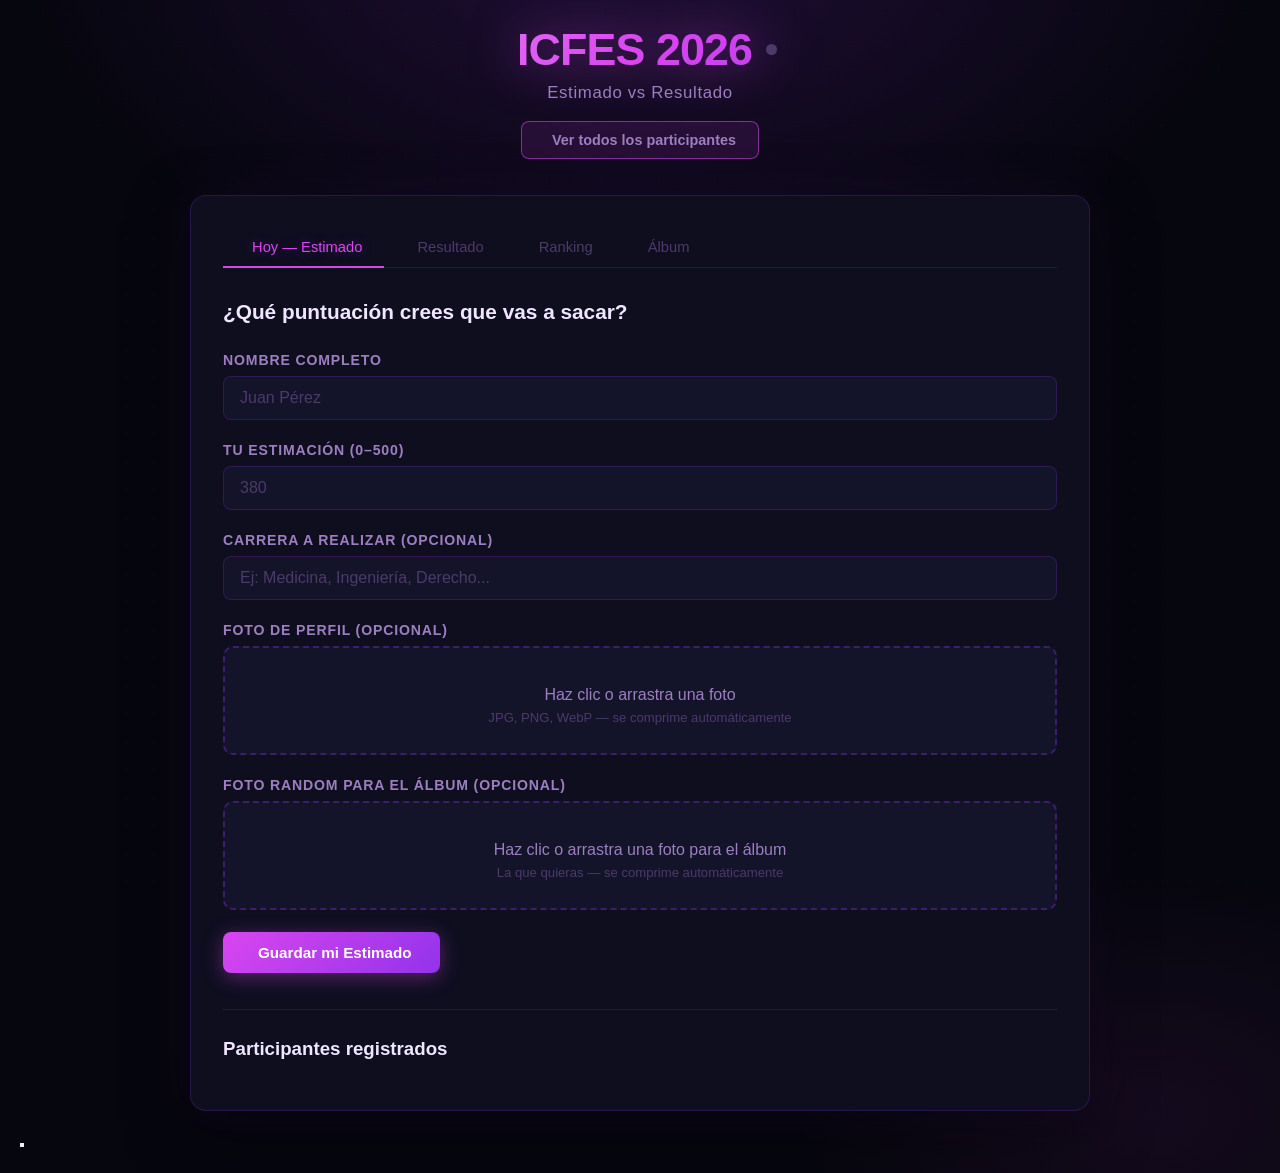
==== commit 6c2ce951: "Add carrera field, career ranking, and photo album - New optional "Carrera a realizar" input on regi" ====
--- a/index.html
+++ b/index.html
@@ -32,6 +32,18 @@
                 <button class="tab-btn" data-tab="ranking">
                     <i data-lucide="trophy" width="15" height="15"></i> Ranking
                 </button>
+                <button class="tab-btn" data-tab="album">
+                    <i data-lucide="images" width="15" height="15"></i> Álbum
+                </button>
+            </div>
+
+            <!-- Banner restauracion datos locales -->
+            <div id="migrationBanner" style="display:none;align-items:center;gap:12px;background:rgba(251,191,36,0.08);border:1px solid rgba(251,191,36,0.35);border-radius:10px;padding:14px 18px;margin-bottom:20px;flex-wrap:wrap;">
+                <i data-lucide="database" width="18" height="18" style="color:var(--warning);flex-shrink:0;"></i>
+                <span style="flex:1;font-size:0.9em;color:var(--warning);">Se encontraron <strong id="migrationCount">?</strong> participante(s) guardados localmente antes de la sincronizacion. Restauralos a Firebase para que todos los vean.</span>
+                <button id="migrationBtn" class="btn btn-small" style="background:rgba(251,191,36,0.15);border:1px solid rgba(251,191,36,0.4);color:var(--warning);flex-shrink:0;" onclick="runMigration()">
+                    <i data-lucide="upload-cloud" width="14" height="14"></i> Restaurar datos
+                </button>
             </div>
 
             <!-- TAB: HOY -->
@@ -52,7 +64,12 @@
                     </div>
 
                     <div class="form-group">
-                        <label>Foto (opcional)</label>
+                        <label for="carrera">Carrera a realizar (opcional)</label>
+                        <input type="text" id="carrera" placeholder="Ej: Medicina, Ingeniería, Derecho...">
+                    </div>
+
+                    <div class="form-group">
+                        <label>Foto de perfil (opcional)</label>
                         <div class="image-upload-area" id="uploadArea">
                             <input type="file" id="fotoInput" accept="image/*">
                             <div id="uploadText">
@@ -68,6 +85,29 @@
                             <div>
                                 <div class="upload-ready-label">Foto lista</div>
                                 <button type="button" class="remove-image-btn" id="removeImageBtn">
+                                    <i data-lucide="x" width="13" height="13"></i> Quitar
+                                </button>
+                            </div>
+                        </div>
+                    </div>
+
+                    <div class="form-group">
+                        <label>Foto random para el álbum (opcional)</label>
+                        <div class="image-upload-area" id="albumUploadArea">
+                            <input type="file" id="albumFotoInput" accept="image/*">
+                            <div id="albumUploadText">
+                                <div class="upload-icon">
+                                    <i data-lucide="image" width="32" height="32"></i>
+                                </div>
+                                <div>Haz clic o arrastra una foto para el álbum</div>
+                                <div class="upload-hint">La que quieras — se comprime automáticamente</div>
+                            </div>
+                        </div>
+                        <div class="image-preview-wrap" id="albumPreviewWrap">
+                            <img id="albumPreview" src="" alt="Preview álbum">
+                            <div>
+                                <div class="upload-ready-label">Foto lista</div>
+                                <button type="button" class="remove-image-btn" id="removeAlbumBtn">
                                     <i data-lucide="x" width="13" height="13"></i> Quitar
                                 </button>
                             </div>
@@ -107,7 +147,22 @@
                 <div class="stats-grid" id="statsGrid"></div>
                 <div id="rankingContainer"></div>
             </div>
+
+            <!-- TAB: ALBUM -->
+            <div id="album" class="tab-content">
+                <h2>Álbum de fotos</h2>
+                <div id="albumContainer"></div>
+            </div>
         </div>
+    </div>
+
+    <!-- Lightbox -->
+    <div class="lightbox" id="lightbox" onclick="closeLightbox()">
+        <button class="lightbox-close" onclick="event.stopPropagation();closeLightbox()">
+            <i data-lucide="x" width="24" height="24"></i>
+        </button>
+        <img id="lightboxImg" src="" alt="">
+        <div class="lightbox-info" id="lightboxInfo"></div>
     </div>
 
     <script src="https://www.gstatic.com/firebasejs/10.11.0/firebase-app-compat.js"></script>
--- a/styles.css
+++ b/styles.css
@@ -769,6 +769,30 @@
 .modal-actions { display: flex; gap: 10px; margin-top: 22px; justify-content: flex-end; }
 
 .modal p { color: var(--text-muted); font-size: 0.95em; }
+
+/* ── Propia card ────────────────────────────────────────────── */
+.mine-tag {
+    display: inline-flex;
+    align-items: center;
+    gap: 4px;
+    background: rgba(217, 70, 239, 0.18);
+    border: 1px solid var(--border-bright);
+    color: var(--accent);
+    font-size: 0.72em;
+    font-weight: 700;
+    padding: 2px 8px;
+    border-radius: 20px;
+    position: absolute;
+    top: 12px;
+    left: 12px;
+    text-transform: uppercase;
+    letter-spacing: 0.05em;
+}
+
+.p-card--mine { border-color: rgba(217, 70, 239, 0.45); }
+.p-card--mine:hover { border-color: var(--accent); }
+
+.p-row--mine { border-left: 3px solid var(--accent); }
 
 /* ── Responsive ─────────────────────────────────────────────── */
 @media (max-width: 600px) {
